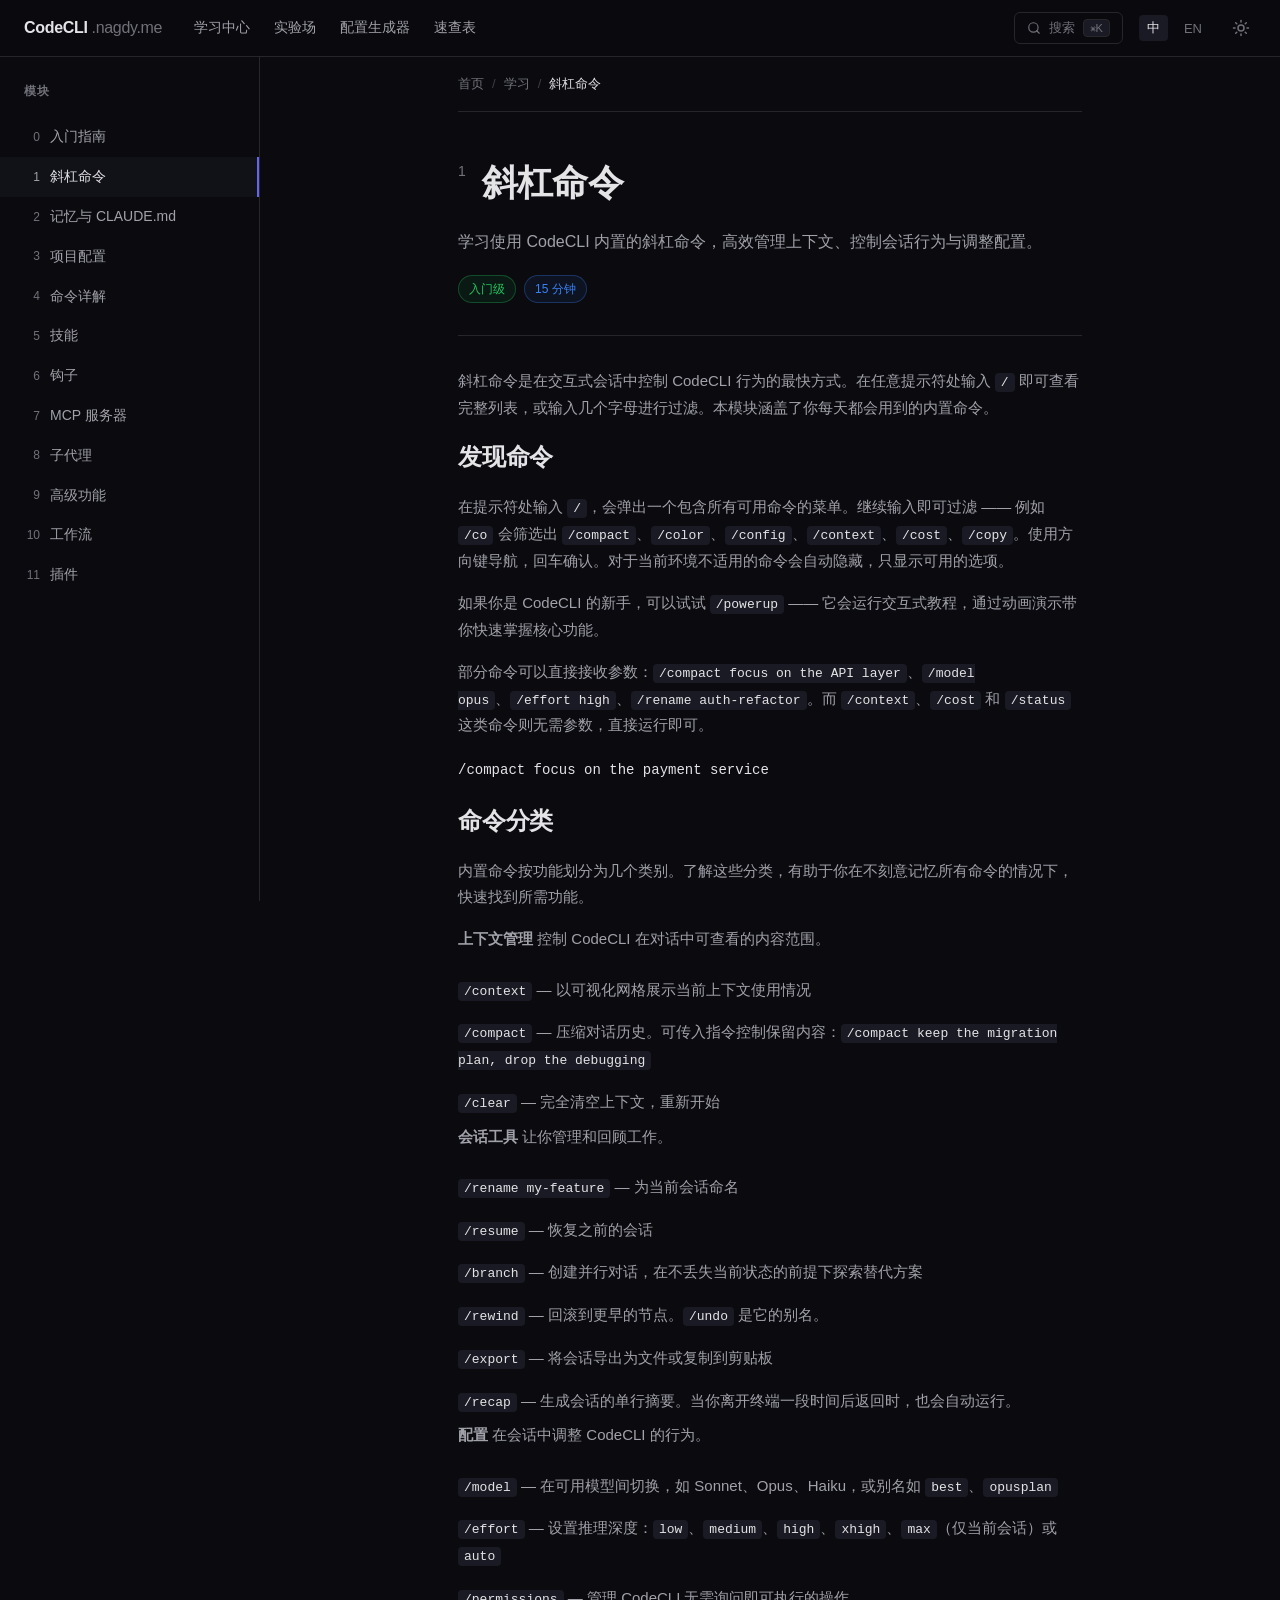
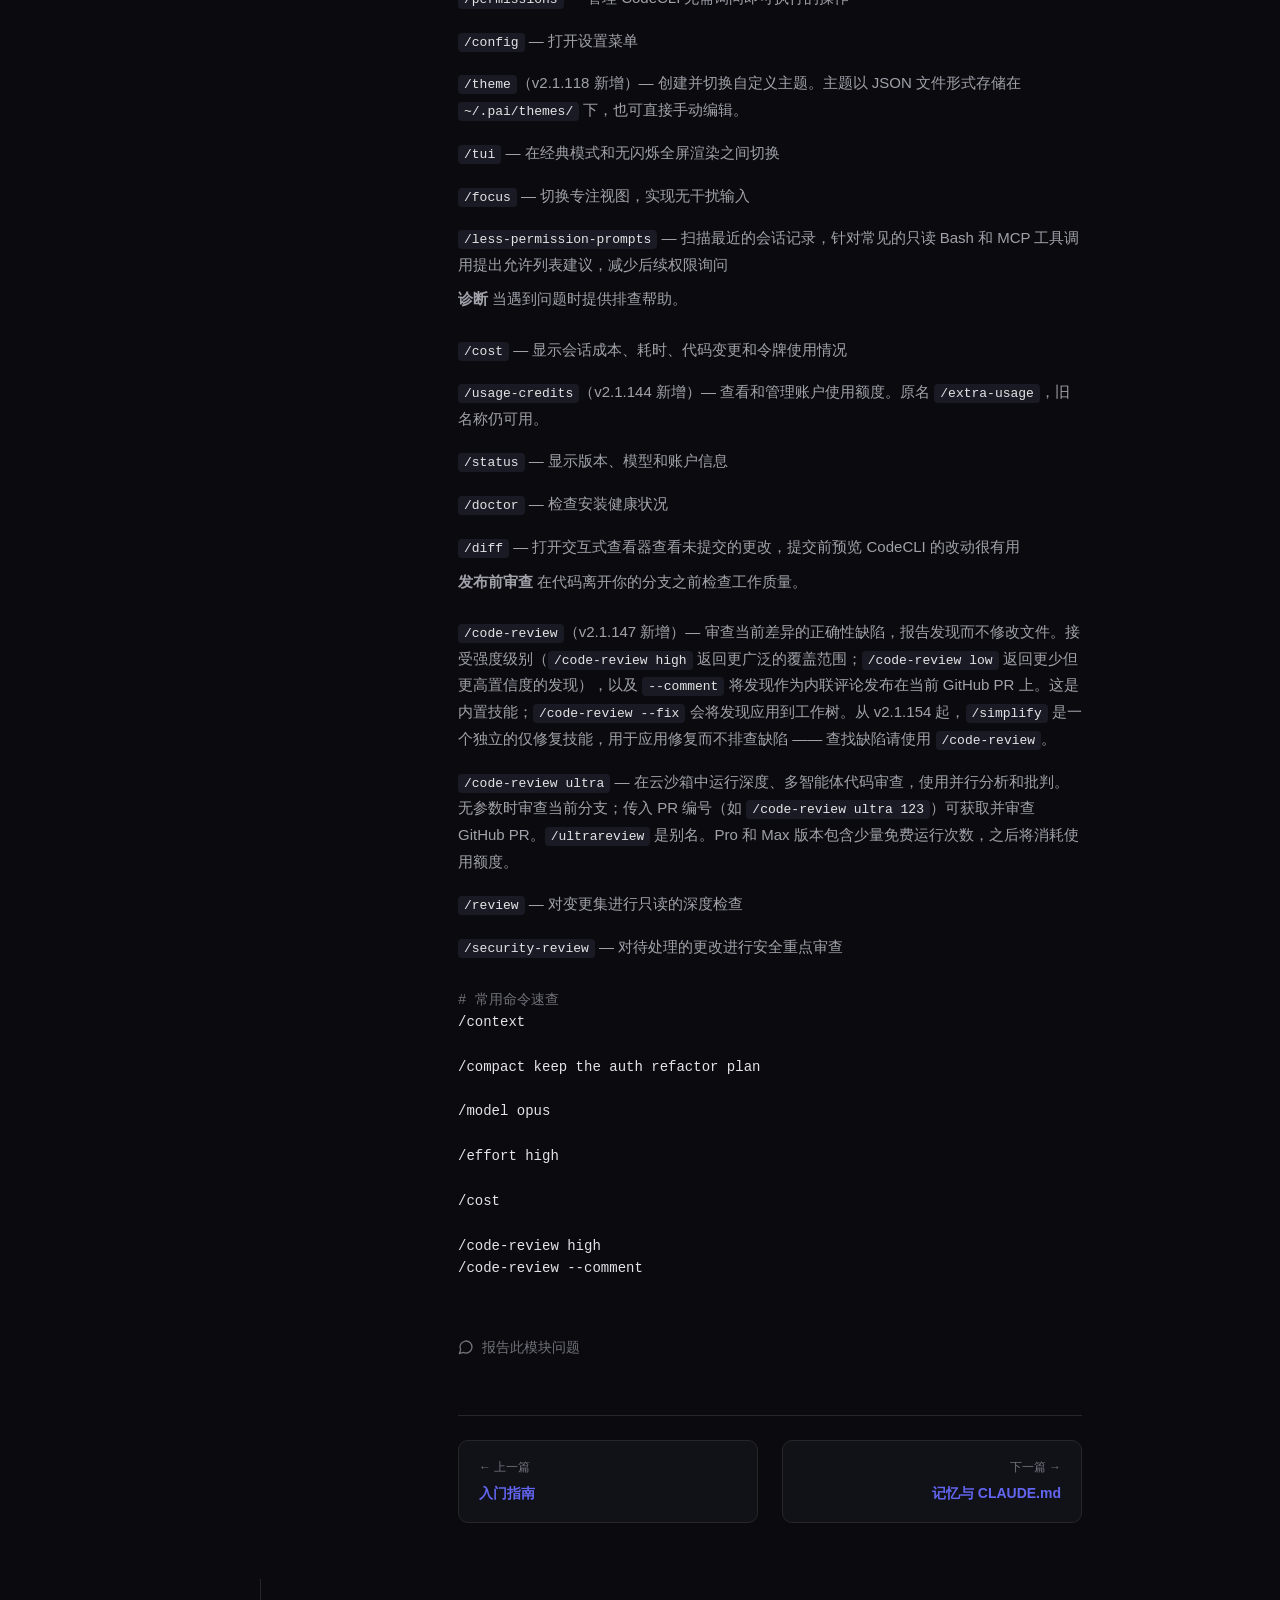
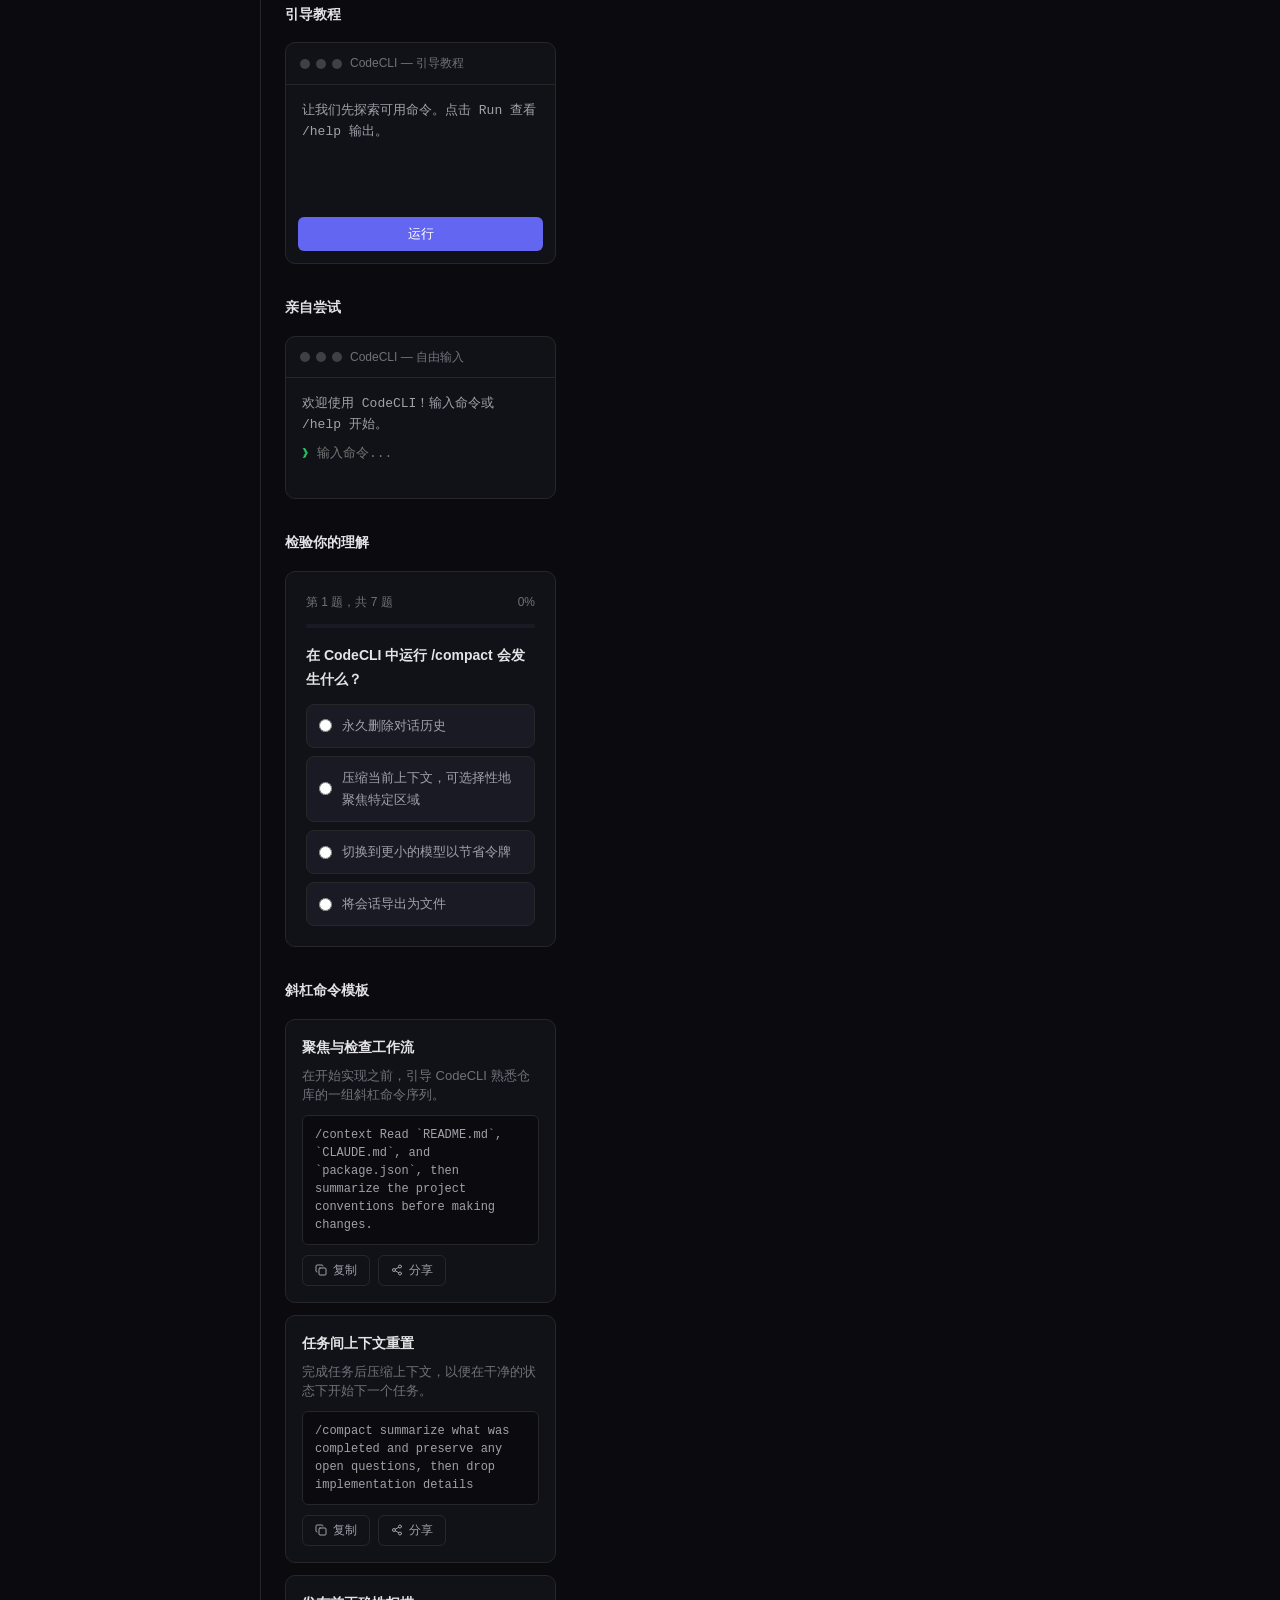
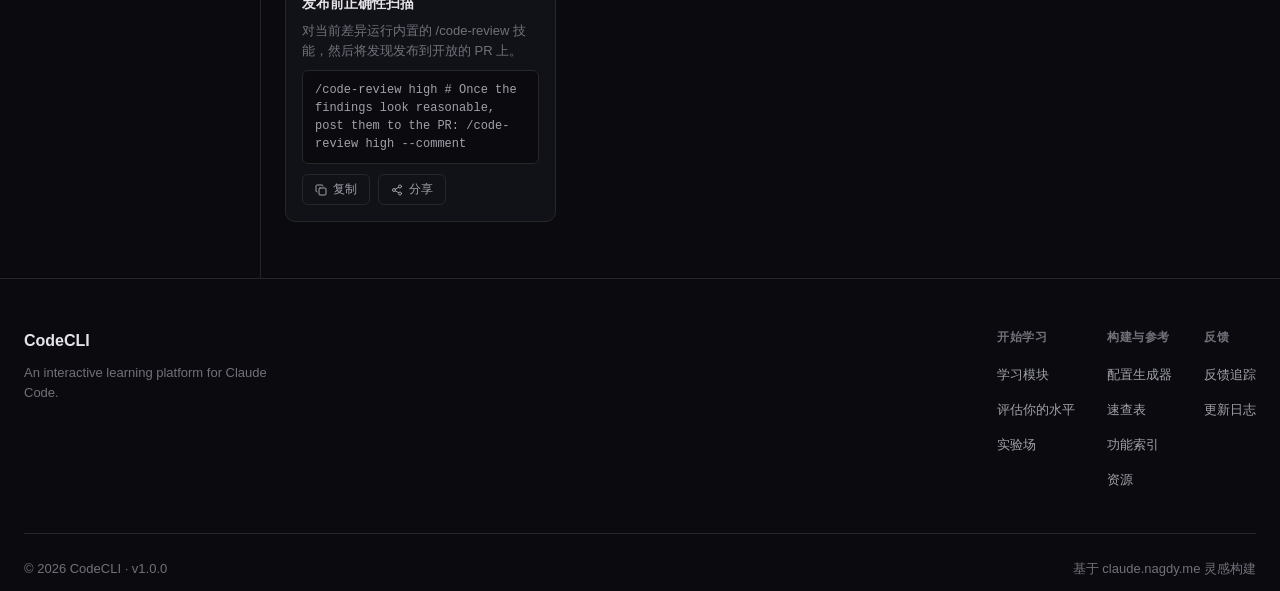
==== demo-step/index.html @ 113c1c5d "CodeCLI initial commit: Java Agent CLI with ReAct/Plan Multi-Agent modes, MCP tools, Chrome DevTools" ====
<!DOCTYPE html>
<html lang="zh-CN">
<head>
  <meta charset="UTF-8">
  <meta name="viewport" content="width=device-width, initial-scale=1.0">
  <title>斜杠命令 — CodeCLI 学习中心</title>
  <style>
    :root {
      --bg-primary: #0a0a0f;
      --bg-secondary: #111118;
      --bg-tertiary: #1a1a24;
      --text-primary: #e4e4e7;
      --text-secondary: #a1a1aa;
      --text-muted: #71717a;
      --accent: #6366f1;
      --accent-hover: #818cf8;
      --border: #27272a;
      --border-hover: #3f3f46;
      --code-bg: #0d0d14;
      --success: #22c55e;
      --warning: #f59e0b;
      --info: #3b82f6;
    }

    * {
      margin: 0;
      padding: 0;
      box-sizing: border-box;
    }

    body {
      font-family: -apple-system, BlinkMacSystemFont, "Segoe UI", Roboto, "Helvetica Neue", Arial, sans-serif;
      background-color: var(--bg-primary);
      color: var(--text-primary);
      line-height: 1.7;
      -webkit-font-smoothing: antialiased;
      min-height: 100vh;
      display: flex;
      flex-direction: column;
    }

    a {
      color: var(--accent);
      text-decoration: none;
      transition: color 0.2s;
    }

    a:hover {
      color: var(--accent-hover);
    }

    /* Header */
    .site-header {
      border-bottom: 1px solid var(--border);
      background: rgba(10, 10, 15, 0.9);
      backdrop-filter: blur(12px);
      position: sticky;
      top: 0;
      z-index: 50;
    }

    .header-inner {
      max-width: 1440px;
      margin: 0 auto;
      padding: 0 24px;
      height: 56px;
      display: flex;
      align-items: center;
      justify-content: space-between;
    }

    .header-left {
      display: flex;
      align-items: center;
      gap: 32px;
    }

    .logo {
      font-weight: 700;
      font-size: 16px;
      color: var(--text-primary);
      display: flex;
      align-items: center;
      gap: 4px;
      letter-spacing: -0.02em;
    }

    .logo span {
      color: var(--text-muted);
      font-weight: 400;
    }

    .nav-links {
      display: flex;
      gap: 24px;
      align-items: center;
    }

    .nav-links a {
      color: var(--text-secondary);
      font-size: 14px;
      font-weight: 500;
    }

    .nav-links a:hover {
      color: var(--text-primary);
    }

    .header-right {
      display: flex;
      align-items: center;
      gap: 16px;
    }

    .search-btn {
      display: flex;
      align-items: center;
      gap: 8px;
      padding: 6px 12px;
      border: 1px solid var(--border);
      border-radius: 6px;
      background: transparent;
      color: var(--text-muted);
      font-size: 13px;
      cursor: pointer;
      transition: border-color 0.2s;
    }

    .search-btn:hover {
      border-color: var(--border-hover);
      color: var(--text-secondary);
    }

    .search-btn kbd {
      font-family: inherit;
      font-size: 11px;
      padding: 2px 6px;
      border-radius: 4px;
      background: var(--bg-tertiary);
      border: 1px solid var(--border);
    }

    .lang-toggle {
      display: flex;
      align-items: center;
      gap: 8px;
      font-size: 13px;
      color: var(--text-muted);
    }

    .lang-toggle button {
      background: none;
      border: none;
      color: var(--text-muted);
      cursor: pointer;
      font-size: 13px;
      padding: 4px 8px;
      border-radius: 4px;
      transition: color 0.2s;
    }

    .lang-toggle button:hover {
      color: var(--text-secondary);
    }

    .lang-toggle button.active {
      color: var(--text-primary);
      background: var(--bg-tertiary);
    }

    .theme-toggle {
      background: none;
      border: none;
      color: var(--text-muted);
      cursor: pointer;
      padding: 6px;
      border-radius: 6px;
      display: flex;
      align-items: center;
      justify-content: center;
      transition: color 0.2s, background 0.2s;
    }

    .theme-toggle:hover {
      color: var(--text-secondary);
      background: var(--bg-tertiary);
    }

    /* Layout */
    .layout {
      display: flex;
      flex: 1;
      max-width: 1440px;
      margin: 0 auto;
      width: 100%;
    }

    /* Sidebar */
    .sidebar {
      width: 260px;
      border-right: 1px solid var(--border);
      padding: 24px 0;
      position: sticky;
      top: 56px;
      height: calc(100vh - 56px);
      overflow-y: auto;
      flex-shrink: 0;
    }

    .sidebar-header {
      padding: 0 24px 16px;
      display: flex;
      align-items: center;
      justify-content: space-between;
    }

    .sidebar-title {
      font-size: 12px;
      font-weight: 600;
      text-transform: uppercase;
      letter-spacing: 0.05em;
      color: var(--text-muted);
    }

    .sidebar-toggle {
      display: none;
      background: none;
      border: none;
      color: var(--text-muted);
      cursor: pointer;
      padding: 4px;
    }

    .module-list {
      list-style: none;
    }

    .module-list li {
      margin: 0;
    }

    .module-list a {
      display: flex;
      align-items: center;
      gap: 10px;
      padding: 8px 24px;
      color: var(--text-secondary);
      font-size: 14px;
      transition: background 0.15s, color 0.15s;
    }

    .module-list a:hover {
      background: var(--bg-secondary);
      color: var(--text-primary);
    }

    .module-list a.active {
      color: var(--text-primary);
      background: var(--bg-secondary);
      border-right: 2px solid var(--accent);
    }

    .module-num {
      font-size: 12px;
      color: var(--text-muted);
      width: 16px;
      text-align: right;
      flex-shrink: 0;
    }

    .module-list a.active .module-num {
      color: var(--text-secondary);
    }

    /* Main */
    .main {
      flex: 1;
      min-width: 0;
      display: flex;
      flex-direction: column;
    }

    .main-content {
      flex: 1;
      display: flex;
      flex-direction: column;
    }

    .content-wrapper {
      flex: 1;
      padding: 0 48px;
      max-width: 720px;
      margin: 0 auto;
      width: 100%;
    }

    /* Breadcrumb */
    .breadcrumb {
      padding: 16px 0;
      font-size: 13px;
      color: var(--text-muted);
      border-bottom: 1px solid var(--border);
      display: flex;
      align-items: center;
      gap: 8px;
    }

    .breadcrumb a {
      color: var(--text-muted);
    }

    .breadcrumb a:hover {
      color: var(--accent);
    }

    .breadcrumb .sep {
      color: var(--text-muted);
      opacity: 0.5;
    }

    .breadcrumb .current {
      color: var(--text-primary);
    }

    /* Hero */
    .hero {
      padding: 40px 0 32px;
      border-bottom: 1px solid var(--border);
    }

    .hero-header {
      display: flex;
      align-items: flex-start;
      gap: 16px;
      margin-bottom: 16px;
    }

    .hero-num {
      font-size: 14px;
      color: var(--text-muted);
      font-weight: 500;
      margin-top: 8px;
    }

    .hero h1 {
      font-size: 36px;
      font-weight: 700;
      letter-spacing: -0.02em;
      color: var(--text-primary);
    }

    .hero-description {
      font-size: 16px;
      color: var(--text-secondary);
      line-height: 1.6;
      margin-bottom: 20px;
    }

    .meta-tags {
      display: flex;
      gap: 8px;
      flex-wrap: wrap;
    }

    .tag {
      display: inline-flex;
      align-items: center;
      padding: 3px 10px;
      border-radius: 9999px;
      font-size: 12px;
      font-weight: 500;
      border: 1px solid var(--border);
      background: var(--bg-secondary);
      color: var(--text-secondary);
    }

    .tag.beginner {
      border-color: rgba(34, 197, 94, 0.3);
      color: var(--success);
      background: rgba(34, 197, 94, 0.08);
    }

    .tag.time {
      border-color: rgba(59, 130, 246, 0.3);
      color: var(--info);
      background: rgba(59, 130, 246, 0.08);
    }

    /* Content */
    .content {
      padding: 32px 0;
      flex: 1;
    }

    .section {
      margin-bottom: 40px;
    }

    .section h2 {
      font-size: 24px;
      font-weight: 600;
      margin-bottom: 16px;
      letter-spacing: -0.01em;
      color: var(--text-primary);
    }

    .section p {
      color: var(--text-secondary);
      margin-bottom: 16px;
      font-size: 15px;
      line-height: 1.75;
    }

    .section ul {
      list-style: none;
      padding: 0;
    }

    .section ul li {
      padding: 8px 0;
      color: var(--text-secondary);
      font-size: 15px;
      line-height: 1.75;
    }

    .section ul li strong {
      color: var(--text-primary);
      font-weight: 600;
    }

    .section code {
      font-family: "SF Mono", "Fira Code", "Fira Mono", Menlo, Consolas, monospace;
      font-size: 13px;
      background: var(--bg-tertiary);
      padding: 2px 6px;
      border-radius: 4px;
      color: var(--text-primary);
    }

    /* Code block (standalone) */
    .code-block {
      margin: 20px 0;
    }

    .code-block pre {
      font-family: "SF Mono", "Fira Code", "Fira Mono", Menlo, Consolas, monospace;
      font-size: 14px;
      line-height: 1.6;
      color: #e4e4e7;
      white-space: pre-wrap;
      word-break: break-word;
    }

    /* Inline command list */
    .command-list {
      margin: 16px 0;
    }

    .command-item {
      padding: 8px 0;
      display: flex;
      gap: 8px;
      align-items: baseline;
      flex-wrap: wrap;
    }

    .command-item code {
      font-family: "SF Mono", "Fira Code", monospace;
      font-size: 14px;
      color: var(--accent-hover);
      background: none;
      padding: 0;
    }

    .command-item .desc {
      color: var(--text-secondary);
      font-size: 15px;
    }

    /* Module nav */
    .module-nav {
      border-top: 1px solid var(--border);
      padding: 24px 0;
      display: flex;
      justify-content: space-between;
      gap: 24px;
      margin-top: 40px;
    }

    .nav-card {
      flex: 1;
      padding: 16px 20px;
      background: var(--bg-secondary);
      border: 1px solid var(--border);
      border-radius: 10px;
      transition: border-color 0.2s, transform 0.2s;
      text-decoration: none;
      display: block;
    }

    .nav-card:hover {
      border-color: var(--border-hover);
      transform: translateY(-2px);
    }

    .nav-label {
      font-size: 12px;
      color: var(--text-muted);
      margin-bottom: 4px;
    }

    .nav-title {
      font-size: 14px;
      font-weight: 600;
      color: var(--accent);
    }

    .nav-card.next {
      text-align: right;
    }

    .feedback-link {
      display: inline-flex;
      align-items: center;
      gap: 8px;
      padding: 16px 0;
      font-size: 14px;
      color: var(--text-muted);
    }

    .feedback-link:hover {
      color: var(--text-secondary);
    }

    /* Right sidebar */
    .right-sidebar {
      width: 320px;
      border-left: 1px solid var(--border);
      padding: 24px;
      overflow-y: auto;
      flex-shrink: 0;
    }

    .widget {
      margin-bottom: 32px;
    }

    .widget h3 {
      font-size: 14px;
      font-weight: 600;
      margin-bottom: 16px;
      color: var(--text-primary);
    }

    .terminal {
      background: var(--bg-secondary);
      border: 1px solid var(--border);
      border-radius: 10px;
      overflow: hidden;
    }

    .terminal-header {
      padding: 10px 14px;
      border-bottom: 1px solid var(--border);
      font-size: 12px;
      color: var(--text-muted);
      display: flex;
      align-items: center;
      gap: 8px;
    }

    .terminal-dots {
      display: flex;
      gap: 6px;
    }

    .terminal-dot {
      width: 10px;
      height: 10px;
      border-radius: 50%;
      background: var(--border-hover);
    }

    .terminal-body {
      padding: 16px;
      font-family: "SF Mono", "Fira Code", monospace;
      font-size: 13px;
      line-height: 1.6;
      color: var(--text-secondary);
      min-height: 120px;
    }

    .terminal-input-line {
      display: flex;
      align-items: center;
      gap: 8px;
      margin-top: 8px;
    }

    .terminal-prompt {
      color: var(--success);
    }

    .terminal-input {
      flex: 1;
      background: transparent;
      border: none;
      color: var(--text-primary);
      font-family: inherit;
      font-size: inherit;
      outline: none;
    }

    .run-btn {
      margin-top: 12px;
      width: 100%;
      padding: 8px 16px;
      background: var(--accent);
      color: white;
      border: none;
      border-radius: 6px;
      font-size: 13px;
      font-weight: 500;
      cursor: pointer;
      transition: background 0.2s;
    }

    .run-btn:hover {
      background: var(--accent-hover);
    }

    .quiz-widget {
      background: var(--bg-secondary);
      border: 1px solid var(--border);
      border-radius: 10px;
      padding: 20px;
    }

    .quiz-header {
      display: flex;
      justify-content: space-between;
      align-items: center;
      margin-bottom: 12px;
    }

    .quiz-progress-text {
      font-size: 12px;
      color: var(--text-muted);
    }

    .quiz-progress-bar {
      width: 100%;
      height: 4px;
      background: var(--bg-tertiary);
      border-radius: 2px;
      margin-bottom: 16px;
      overflow: hidden;
    }

    .quiz-progress-fill {
      height: 100%;
      background: var(--accent);
      border-radius: 2px;
      transition: width 0.3s;
    }

    .quiz-question {
      font-size: 14px;
      font-weight: 600;
      margin-bottom: 12px;
      color: var(--text-primary);
    }

    .quiz-options {
      display: flex;
      flex-direction: column;
      gap: 8px;
    }

    .quiz-option {
      display: flex;
      align-items: center;
      gap: 10px;
      padding: 10px 12px;
      background: var(--bg-tertiary);
      border: 1px solid var(--border);
      border-radius: 8px;
      cursor: pointer;
      font-size: 13px;
      color: var(--text-secondary);
      transition: border-color 0.2s, color 0.2s;
    }

    .quiz-option:hover {
      border-color: var(--border-hover);
      color: var(--text-primary);
    }

    .quiz-option input[type="radio"] {
      accent-color: var(--accent);
    }

    .template-card {
      background: var(--bg-secondary);
      border: 1px solid var(--border);
      border-radius: 10px;
      padding: 16px;
      margin-bottom: 12px;
    }

    .template-title {
      font-size: 14px;
      font-weight: 600;
      margin-bottom: 6px;
      color: var(--text-primary);
    }

    .template-desc {
      font-size: 13px;
      color: var(--text-muted);
      margin-bottom: 10px;
      line-height: 1.5;
    }

    .template-code {
      background: var(--bg-primary);
      border: 1px solid var(--border);
      border-radius: 6px;
      padding: 10px 12px;
      font-family: "SF Mono", "Fira Code", monospace;
      font-size: 12px;
      line-height: 1.5;
      color: var(--text-secondary);
      margin-bottom: 10px;
      position: relative;
    }

    .template-actions {
      display: flex;
      gap: 8px;
    }

    .template-btn {
      display: flex;
      align-items: center;
      gap: 6px;
      padding: 6px 12px;
      background: transparent;
      border: 1px solid var(--border);
      border-radius: 6px;
      color: var(--text-secondary);
      font-size: 12px;
      cursor: pointer;
      transition: border-color 0.2s, color 0.2s;
    }

    .template-btn:hover {
      border-color: var(--border-hover);
      color: var(--text-primary);
    }

    /* Footer */
    .site-footer {
      border-top: 1px solid var(--border);
      padding: 48px 24px 32px;
      margin-top: auto;
    }

    .footer-inner {
      max-width: 1440px;
      margin: 0 auto;
      display: flex;
      justify-content: space-between;
      gap: 48px;
    }

    .footer-brand {
      max-width: 280px;
    }

    .footer-logo {
      font-size: 16px;
      font-weight: 700;
      margin-bottom: 8px;
      color: var(--text-primary);
    }

    .footer-desc {
      font-size: 13px;
      color: var(--text-muted);
      line-height: 1.6;
      margin-bottom: 16px;
    }

    .footer-links {
      display: flex;
      gap: 32px;
    }

    .footer-col h4 {
      font-size: 12px;
      font-weight: 600;
      text-transform: uppercase;
      letter-spacing: 0.05em;
      color: var(--text-muted);
      margin-bottom: 12px;
    }

    .footer-col ul {
      list-style: none;
    }

    .footer-col li {
      margin-bottom: 8px;
    }

    .footer-col a {
      font-size: 13px;
      color: var(--text-secondary);
    }

    .footer-col a:hover {
      color: var(--text-primary);
    }

    .footer-bottom {
      max-width: 1440px;
      margin: 32px auto 0;
      padding-top: 24px;
      border-top: 1px solid var(--border);
      display: flex;
      justify-content: space-between;
      align-items: center;
      font-size: 13px;
      color: var(--text-muted);
    }

    /* Responsive */
    @media (max-width: 1100px) {
      .right-sidebar {
        display: none;
      }
    }

    @media (max-width: 860px) {
      .sidebar {
        display: none;
      }

      .content-wrapper {
        padding: 0 24px;
      }

      .header-left .nav-links {
        display: none;
      }
    }
  </style>
</head>
<body>

  <!-- Header -->
  <header class="site-header">
    <div class="header-inner">
      <div class="header-left">
        <a href="#" class="logo">CodeCLI <span>.nagdy.me</span></a>
        <nav class="nav-links">
          <a href="#">学习中心</a>
          <a href="#">实验场</a>
          <a href="#">配置生成器</a>
          <a href="#">速查表</a>
        </nav>
      </div>
      <div class="header-right">
        <button class="search-btn" onclick="alert('搜索功能即将上线')">
          <svg width="14" height="14" viewBox="0 0 24 24" fill="none" stroke="currentColor" stroke-width="2" stroke-linecap="round" stroke-linejoin="round"><circle cx="11" cy="11" r="8"></circle><path d="m21 21-4.3-4.3"></path></svg>
          搜索
          <kbd>⌘K</kbd>
        </button>
        <div class="lang-toggle">
          <button class="active">中</button>
          <button>EN</button>
        </div>
        <button class="theme-toggle" onclick="toggleTheme()" title="切换深色模式">
          <svg width="18" height="18" viewBox="0 0 24 24" fill="none" stroke="currentColor" stroke-width="2" stroke-linecap="round" stroke-linejoin="round"><circle cx="12" cy="12" r="4"></circle><path d="M12 2v2"></path><path d="M12 20v2"></path><path d="m4.93 4.93 1.41 1.41"></path><path d="m17.66 17.66 1.41 1.41"></path><path d="M2 12h2"></path><path d="M20 12h2"></path><path d="m4.93 19.07 1.41-1.41"></path><path d="m17.66 6.34 1.41-1.41"></path></svg>
        </button>
      </div>
    </div>
  </header>

  <div class="layout">
    <!-- Left Sidebar -->
    <aside class="sidebar">
      <div class="sidebar-header">
        <span class="sidebar-title">模块</span>
        <button class="sidebar-toggle">
          <svg width="18" height="18" viewBox="0 0 24 24" fill="none" stroke="currentColor" stroke-width="2" stroke-linecap="round" stroke-linejoin="round"><path d="M19 12H5"></path><path d="M12 19l-7-7 7-7"></path></svg>
        </button>
      </div>
      <ul class="module-list">
        <li><a href="#"><span class="module-num">0</span> 入门指南</a></li>
        <li><a href="#" class="active"><span class="module-num">1</span> 斜杠命令</a></li>
        <li><a href="#"><span class="module-num">2</span> 记忆与 CLAUDE.md</a></li>
        <li><a href="#"><span class="module-num">3</span> 项目配置</a></li>
        <li><a href="#"><span class="module-num">4</span> 命令详解</a></li>
        <li><a href="#"><span class="module-num">5</span> 技能</a></li>
        <li><a href="#"><span class="module-num">6</span> 钩子</a></li>
        <li><a href="#"><span class="module-num">7</span> MCP 服务器</a></li>
        <li><a href="#"><span class="module-num">8</span> 子代理</a></li>
        <li><a href="#"><span class="module-num">9</span> 高级功能</a></li>
        <li><a href="#"><span class="module-num">10</span> 工作流</a></li>
        <li><a href="#"><span class="module-num">11</span> 插件</a></li>
      </ul>
    </aside>

    <!-- Main Content -->
    <main class="main">
      <div class="main-content">
        <div class="content-wrapper">
          <!-- Breadcrumb -->
          <nav class="breadcrumb">
            <a href="#">首页</a>
            <span class="sep">/</span>
            <a href="#">学习</a>
            <span class="sep">/</span>
            <span class="current">斜杠命令</span>
          </nav>

          <!-- Hero -->
          <section class="hero">
            <div class="hero-header">
              <span class="hero-num">1</span>
              <h1>斜杠命令</h1>
            </div>
            <p class="hero-description">
              学习使用 CodeCLI 内置的斜杠命令，高效管理上下文、控制会话行为与调整配置。
            </p>
            <div class="meta-tags">
              <span class="tag beginner">入门级</span>
              <span class="tag time">15 分钟</span>
            </div>
          </section>

          <!-- Content -->
          <div class="content">
            <div class="section">
              <p>
                斜杠命令是在交互式会话中控制 CodeCLI 行为的最快方式。在任意提示符处输入 <code>/</code> 即可查看完整列表，或输入几个字母进行过滤。本模块涵盖了你每天都会用到的内置命令。
              </p>

              <h2>发现命令</h2>
              <p>
                在提示符处输入 <code>/</code>，会弹出一个包含所有可用命令的菜单。继续输入即可过滤 —— 例如 <code>/co</code> 会筛选出 <code>/compact</code>、<code>/color</code>、<code>/config</code>、<code>/context</code>、<code>/cost</code>、<code>/copy</code>。使用方向键导航，回车确认。对于当前环境不适用的命令会自动隐藏，只显示可用的选项。
              </p>
              <p>
                如果你是 CodeCLI 的新手，可以试试 <code>/powerup</code> —— 它会运行交互式教程，通过动画演示带你快速掌握核心功能。
              </p>
              <p>
                部分命令可以直接接收参数：<code>/compact focus on the API layer</code>、<code>/model opus</code>、<code>/effort high</code>、<code>/rename auth-refactor</code>。而 <code>/context</code>、<code>/cost</code> 和 <code>/status</code> 这类命令则无需参数，直接运行即可。
              </p>

              <div class="code-block">
                <pre>/compact focus on the payment service</pre>
              </div>

              <h2>命令分类</h2>
              <p>
                内置命令按功能划分为几个类别。了解这些分类，有助于你在不刻意记忆所有命令的情况下，快速找到所需功能。
              </p>

              <p><strong>上下文管理</strong> 控制 CodeCLI 在对话中可查看的内容范围。</p>
              <ul>
                <li><code>/context</code> — 以可视化网格展示当前上下文使用情况</li>
                <li><code>/compact</code> — 压缩对话历史。可传入指令控制保留内容：<code>/compact keep the migration plan, drop the debugging</code></li>
                <li><code>/clear</code> — 完全清空上下文，重新开始</li>
              </ul>

              <p><strong>会话工具</strong> 让你管理和回顾工作。</p>
              <ul>
                <li><code>/rename my-feature</code> — 为当前会话命名</li>
                <li><code>/resume</code> — 恢复之前的会话</li>
                <li><code>/branch</code> — 创建并行对话，在不丢失当前状态的前提下探索替代方案</li>
                <li><code>/rewind</code> — 回滚到更早的节点。<code>/undo</code> 是它的别名。</li>
                <li><code>/export</code> — 将会话导出为文件或复制到剪贴板</li>
                <li><code>/recap</code> — 生成会话的单行摘要。当你离开终端一段时间后返回时，也会自动运行。</li>
              </ul>

              <p><strong>配置</strong> 在会话中调整 CodeCLI 的行为。</p>
              <ul>
                <li><code>/model</code> — 在可用模型间切换，如 Sonnet、Opus、Haiku，或别名如 <code>best</code>、<code>opusplan</code></li>
                <li><code>/effort</code> — 设置推理深度：<code>low</code>、<code>medium</code>、<code>high</code>、<code>xhigh</code>、<code>max</code>（仅当前会话）或 <code>auto</code></li>
                <li><code>/permissions</code> — 管理 CodeCLI 无需询问即可执行的操作</li>
                <li><code>/config</code> — 打开设置菜单</li>
                <li><code>/theme</code>（v2.1.118 新增）— 创建并切换自定义主题。主题以 JSON 文件形式存储在 <code>~/.pai/themes/</code> 下，也可直接手动编辑。</li>
                <li><code>/tui</code> — 在经典模式和无闪烁全屏渲染之间切换</li>
                <li><code>/focus</code> — 切换专注视图，实现无干扰输入</li>
                <li><code>/less-permission-prompts</code> — 扫描最近的会话记录，针对常见的只读 Bash 和 MCP 工具调用提出允许列表建议，减少后续权限询问</li>
              </ul>

              <p><strong>诊断</strong> 当遇到问题时提供排查帮助。</p>
              <ul>
                <li><code>/cost</code> — 显示会话成本、耗时、代码变更和令牌使用情况</li>
                <li><code>/usage-credits</code>（v2.1.144 新增）— 查看和管理账户使用额度。原名 <code>/extra-usage</code>，旧名称仍可用。</li>
                <li><code>/status</code> — 显示版本、模型和账户信息</li>
                <li><code>/doctor</code> — 检查安装健康状况</li>
                <li><code>/diff</code> — 打开交互式查看器查看未提交的更改，提交前预览 CodeCLI 的改动很有用</li>
              </ul>

              <p><strong>发布前审查</strong> 在代码离开你的分支之前检查工作质量。</p>
              <ul>
                <li>
                  <code>/code-review</code>（v2.1.147 新增）— 审查当前差异的正确性缺陷，报告发现而不修改文件。接受强度级别（<code>/code-review high</code> 返回更广泛的覆盖范围；<code>/code-review low</code> 返回更少但更高置信度的发现），以及 <code>--comment</code> 将发现作为内联评论发布在当前 GitHub PR 上。这是内置技能；<code>/code-review --fix</code> 会将发现应用到工作树。从 v2.1.154 起，<code>/simplify</code> 是一个独立的仅修复技能，用于应用修复而不排查缺陷 —— 查找缺陷请使用 <code>/code-review</code>。
                </li>
                <li>
                  <code>/code-review ultra</code> — 在云沙箱中运行深度、多智能体代码审查，使用并行分析和批判。无参数时审查当前分支；传入 PR 编号（如 <code>/code-review ultra 123</code>）可获取并审查 GitHub PR。<code>/ultrareview</code> 是别名。Pro 和 Max 版本包含少量免费运行次数，之后将消耗使用额度。
                </li>
                <li><code>/review</code> — 对变更集进行只读的深度检查</li>
                <li><code>/security-review</code> — 对待处理的更改进行安全重点审查</li>
              </ul>

              <div class="code-block">
                <pre><span style="color: var(--text-muted);"># 常用命令速查</span>
/context

/compact keep the auth refactor plan

/model opus

/effort high

/cost

/code-review high
/code-review --comment</pre>
              </div>
            </div>

            <!-- Feedback & Module Nav -->
            <a href="#" class="feedback-link">
              <svg width="16" height="16" viewBox="0 0 24 24" fill="none" stroke="currentColor" stroke-width="2" stroke-linecap="round" stroke-linejoin="round"><path d="M7.9 20A9 9 0 1 0 4 16.1L2 22Z"></path></svg>
              报告此模块问题
            </a>

            <nav class="module-nav">
              <a href="#" class="nav-card">
                <div class="nav-label">← 上一篇</div>
                <div class="nav-title">入门指南</div>
              </a>
              <a href="#" class="nav-card next">
                <div class="nav-label">下一篇 →</div>
                <div class="nav-title">记忆与 CLAUDE.md</div>
              </a>
            </nav>
          </div>
        </div>
      </div>

      <!-- Right Sidebar -->
      <aside class="right-sidebar">
        <!-- Guided Tutorial -->
        <div class="widget">
          <h3>引导教程</h3>
          <div class="terminal">
            <div class="terminal-header">
              <div class="terminal-dots">
                <div class="terminal-dot"></div>
                <div class="terminal-dot"></div>
                <div class="terminal-dot"></div>
              </div>
              <span>CodeCLI — 引导教程</span>
            </div>
            <div class="terminal-body" id="guidedOutput">
              <div>让我们先探索可用命令。点击 Run 查看 /help 输出。</div>
            </div>
            <button class="run-btn" id="guidedRunBtn" style="margin: 12px; width: calc(100% - 24px);">运行</button>
          </div>
        </div>

        <!-- Try It Yourself -->
        <div class="widget">
          <h3>亲自尝试</h3>
          <div class="terminal">
            <div class="terminal-header">
              <div class="terminal-dots">
                <div class="terminal-dot"></div>
                <div class="terminal-dot"></div>
                <div class="terminal-dot"></div>
              </div>
              <span>CodeCLI — 自由输入</span>
            </div>
            <div class="terminal-body">
              <div>欢迎使用 CodeCLI！输入命令或 /help 开始。</div>
              <div class="terminal-input-line">
                <span class="terminal-prompt">❯</span>
                <input type="text" class="terminal-input" id="freeInput" placeholder="输入命令..." autocomplete="off">
              </div>
            </div>
          </div>
        </div>

        <!-- Check Your Understanding -->
        <div class="widget">
          <h3>检验你的理解</h3>
          <div class="quiz-widget">
            <div class="quiz-header">
              <span class="quiz-progress-text">第 1 题，共 7 题</span>
              <span class="quiz-progress-text" id="quizPercent">0%</span>
            </div>
            <div class="quiz-progress-bar">
              <div class="quiz-progress-fill" id="quizFill" style="width: 0%"></div>
            </div>
            <div class="quiz-question" id="quizQuestion">在 CodeCLI 中运行 /compact 会发生什么？</div>
            <div class="quiz-options" id="quizOptions">
              <label class="quiz-option">
                <input type="radio" name="quiz" value="0">
                <span>永久删除对话历史</span>
              </label>
              <label class="quiz-option">
                <input type="radio" name="quiz" value="1">
                <span>压缩当前上下文，可选择性地聚焦特定区域</span>
              </label>
              <label class="quiz-option">
                <input type="radio" name="quiz" value="2">
                <span>切换到更小的模型以节省令牌</span>
              </label>
              <label class="quiz-option">
                <input type="radio" name="quiz" value="3">
                <span>将会话导出为文件</span>
              </label>
            </div>
          </div>
        </div>

        <!-- Templates -->
        <div class="widget">
          <h3>斜杠命令模板</h3>

          <div class="template-card">
            <div class="template-title">聚焦与检查工作流</div>
            <div class="template-desc">在开始实现之前，引导 CodeCLI 熟悉仓库的一组斜杠命令序列。</div>
            <div class="template-code">/context
Read `README.md`, `CLAUDE.md`, and `package.json`, then summarize the project conventions before making changes.</div>
            <div class="template-actions">
              <button class="template-btn" onclick="copyTemplate(this)">
                <svg width="12" height="12" viewBox="0 0 24 24" fill="none" stroke="currentColor" stroke-width="2" stroke-linecap="round" stroke-linejoin="round"><rect width="14" height="14" x="8" y="8" rx="2" ry="2"></rect><path d="M4 16c-1.1 0-2-.9-2-2V4c0-1.1.9-2 2-2h10c1.1 0 2 .9 2 2"></path></svg>
                复制
              </button>
              <button class="template-btn">
                <svg width="12" height="12" viewBox="0 0 24 24" fill="none" stroke="currentColor" stroke-width="2" stroke-linecap="round" stroke-linejoin="round"><circle cx="18" cy="5" r="3"></circle><circle cx="6" cy="12" r="3"></circle><circle cx="18" cy="19" r="3"></circle><line x1="8.59" x2="15.42" y1="13.51" y2="17.49"></line><line x1="15.41" x2="8.59" y1="6.51" y2="10.49"></line></svg>
                分享
              </button>
            </div>
          </div>

          <div class="template-card">
            <div class="template-title">任务间上下文重置</div>
            <div class="template-desc">完成任务后压缩上下文，以便在干净的状态下开始下一个任务。</div>
            <div class="template-code">/compact summarize what was completed and preserve any open questions, then drop implementation details</div>
            <div class="template-actions">
              <button class="template-btn" onclick="copyTemplate(this)">
                <svg width="12" height="12" viewBox="0 0 24 24" fill="none" stroke="currentColor" stroke-width="2" stroke-linecap="round" stroke-linejoin="round"><rect width="14" height="14" x="8" y="8" rx="2" ry="2"></rect><path d="M4 16c-1.1 0-2-.9-2-2V4c0-1.1.9-2 2-2h10c1.1 0 2 .9 2 2"></path></svg>
                复制
              </button>
              <button class="template-btn">
                <svg width="12" height="12" viewBox="0 0 24 24" fill="none" stroke="currentColor" stroke-width="2" stroke-linecap="round" stroke-linejoin="round"><circle cx="18" cy="5" r="3"></circle><circle cx="6" cy="12" r="3"></circle><circle cx="18" cy="19" r="3"></circle><line x1="8.59" x2="15.42" y1="13.51" y2="17.49"></line><line x1="15.41" x2="8.59" y1="6.51" y2="10.49"></line></svg>
                分享
              </button>
            </div>
          </div>

          <div class="template-card">
            <div class="template-title">发布前正确性扫描</div>
            <div class="template-desc">对当前差异运行内置的 /code-review 技能，然后将发现发布到开放的 PR 上。</div>
            <div class="template-code">/code-review high
# Once the findings look reasonable, post them to the PR:
/code-review high --comment</div>
            <div class="template-actions">
              <button class="template-btn" onclick="copyTemplate(this)">
                <svg width="12" height="12" viewBox="0 0 24 24" fill="none" stroke="currentColor" stroke-width="2" stroke-linecap="round" stroke-linejoin="round"><rect width="14" height="14" x="8" y="8" rx="2" ry="2"></rect><path d="M4 16c-1.1 0-2-.9-2-2V4c0-1.1.9-2 2-2h10c1.1 0 2 .9 2 2"></path></svg>
                复制
              </button>
              <button class="template-btn">
                <svg width="12" height="12" viewBox="0 0 24 24" fill="none" stroke="currentColor" stroke-width="2" stroke-linecap="round" stroke-linejoin="round"><circle cx="18" cy="5" r="3"></circle><circle cx="6" cy="12" r="3"></circle><circle cx="18" cy="19" r="3"></circle><line x1="8.59" x2="15.42" y1="13.51" y2="17.49"></line><line x1="15.41" x2="8.59" y1="6.51" y2="10.49"></line></svg>
                分享
              </button>
            </div>
          </div>
        </div>
      </aside>
    </main>
  </div>

  <!-- Footer -->
  <footer class="site-footer">
    <div class="footer-inner">
      <div class="footer-brand">
        <div class="footer-logo">CodeCLI</div>
        <p class="footer-desc">An interactive learning platform for Claude Code.</p>
      </div>
      <div class="footer-links">
        <div class="footer-col">
          <h4>开始学习</h4>
          <ul>
            <li><a href="#">学习模块</a></li>
            <li><a href="#">评估你的水平</a></li>
            <li><a href="#">实验场</a></li>
          </ul>
        </div>
        <div class="footer-col">
          <h4>构建与参考</h4>
          <ul>
            <li><a href="#">配置生成器</a></li>
            <li><a href="#">速查表</a></li>
            <li><a href="#">功能索引</a></li>
            <li><a href="#">资源</a></li>
          </ul>
        </div>
        <div class="footer-col">
          <h4>反馈</h4>
          <ul>
            <li><a href="#">反馈追踪</a></li>
            <li><a href="#">更新日志</a></li>
          </ul>
        </div>
      </div>
    </div>
    <div class="footer-bottom">
      <span>© 2026 CodeCLI · v1.0.0</span>
      <span>基于 claude.nagdy.me 灵感构建</span>
    </div>
  </footer>

  <script>
    // Guided tutorial simulation
    const guidedOutput = document.getElementById('guidedOutput');
    const guidedRunBtn = document.getElementById('guidedRunBtn');

    const guidedSteps = [
      { text: '> /help', delay: 300 },
      { text: '', delay: 100 },
      { text: 'Available commands:', delay: 200 },
      { text: '  /compact        Compress the current conversation', delay: 100 },
      { text: '  /config         Open the settings menu', delay: 80 },
      { text: '  /context        Show context usage', delay: 80 },
      { text: '  /cost           Show session cost', delay: 80 },
      { text: '  /help           Show this help message', delay: 80 },
      { text: '  ...', delay: 80 },
    ];

    let guidedRunning = false;
    guidedRunBtn.addEventListener('click', async () => {
      if (guidedRunning) return;
      guidedRunning = true;
      guidedRunBtn.disabled = true;
      guidedRunBtn.textContent = '运行中...';
      guidedOutput.innerHTML = '';

      for (const step of guidedSteps) {
        await new Promise(r => setTimeout(r, step.delay));
        const div = document.createElement('div');
        div.textContent = step.text;
        guidedOutput.appendChild(div);
      }

      guidedRunning = false;
      guidedRunBtn.disabled = false;
      guidedRunBtn.textContent = '运行';
    });

    // Free type terminal
    const freeInput = document.getElementById('freeInput');
    freeInput.addEventListener('keydown', (e) => {
      if (e.key === 'Enter' && freeInput.value.trim()) {
        const terminalBody = freeInput.closest('.terminal-body');
        const line = document.createElement('div');
        line.innerHTML = `<span style="color: var(--success);">❯</span> ${freeInput.value}`;
        terminalBody.insertBefore(line, freeInput.parentElement);
        freeInput.value = '';

        // Simulate response
        setTimeout(() => {
          const response = document.createElement('div');
          response.style.color = 'var(--text-muted)';
          response.textContent = `Command executed: ${line.textContent.replace('❯ ', '')}`;
          terminalBody.insertBefore(response, freeInput.parentElement);
        }, 300);
      }
    });

    // Quiz
    const quizOptions = document.querySelectorAll('.quiz-option');
    quizOptions.forEach(opt => {
      opt.addEventListener('click', () => {
        quizOptions.forEach(o => o.style.borderColor = 'var(--border)');
        quizOptions.forEach(o => o.style.color = 'var(--text-secondary)');
        opt.style.borderColor = 'var(--accent)';
        opt.style.color = 'var(--text-primary)';
        document.getElementById('quizFill').style.width = '100%';
        document.getElementById('quizPercent').textContent = '100%';
      });
    });

    // Copy template
    function copyTemplate(btn) {
      const code = btn.closest('.template-card').querySelector('.template-code').textContent;
      navigator.clipboard.writeText(code).then(() => {
        const original = btn.innerHTML;
        btn.innerHTML = '<svg width="12" height="12" viewBox="0 0 24 24" fill="none" stroke="currentColor" stroke-width="2" stroke-linecap="round" stroke-linejoin="round"><polyline points="20 6 9 17 4 12"></polyline></svg> 已复制';
        setTimeout(() => {
          btn.innerHTML = original;
        }, 2000);
      });
    }

    // Theme toggle (placeholder)
    function toggleTheme() {
      alert('深色模式切换功能演示');
    }
  </script>
</body>
</html>
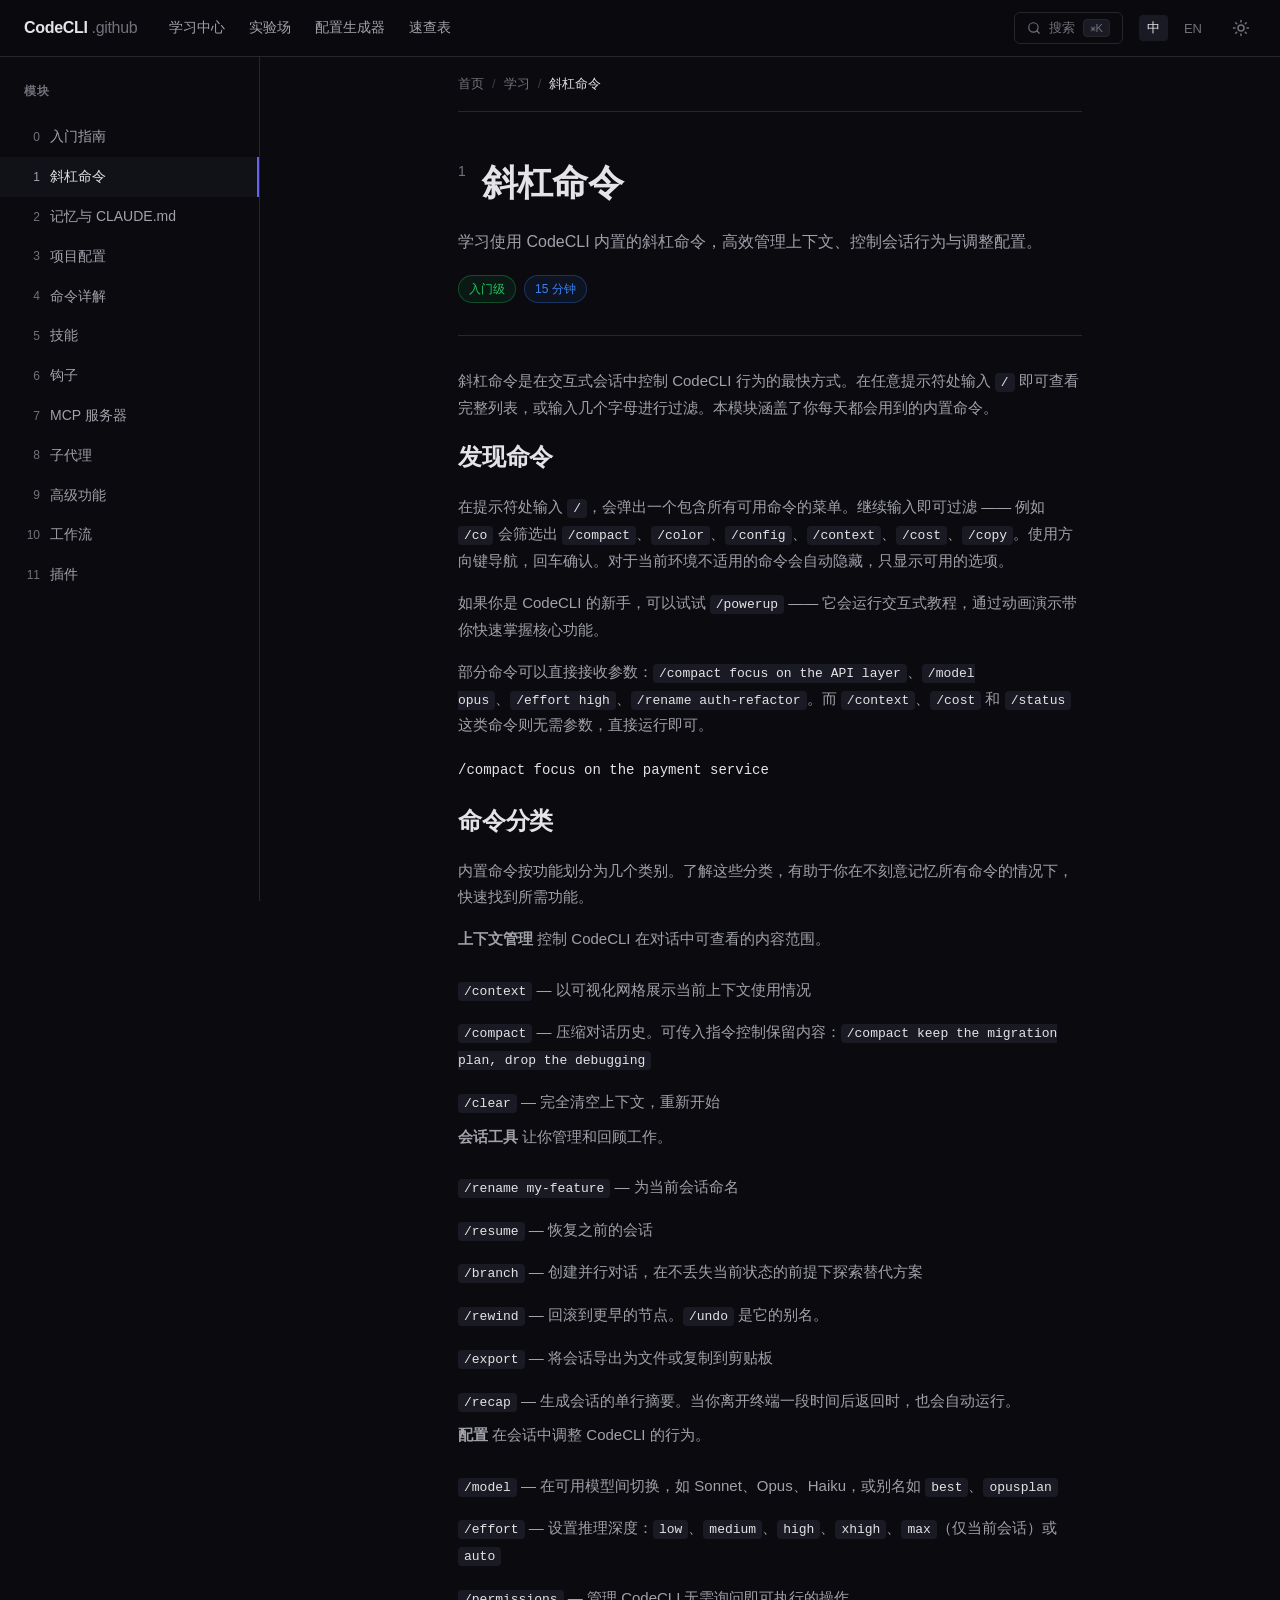
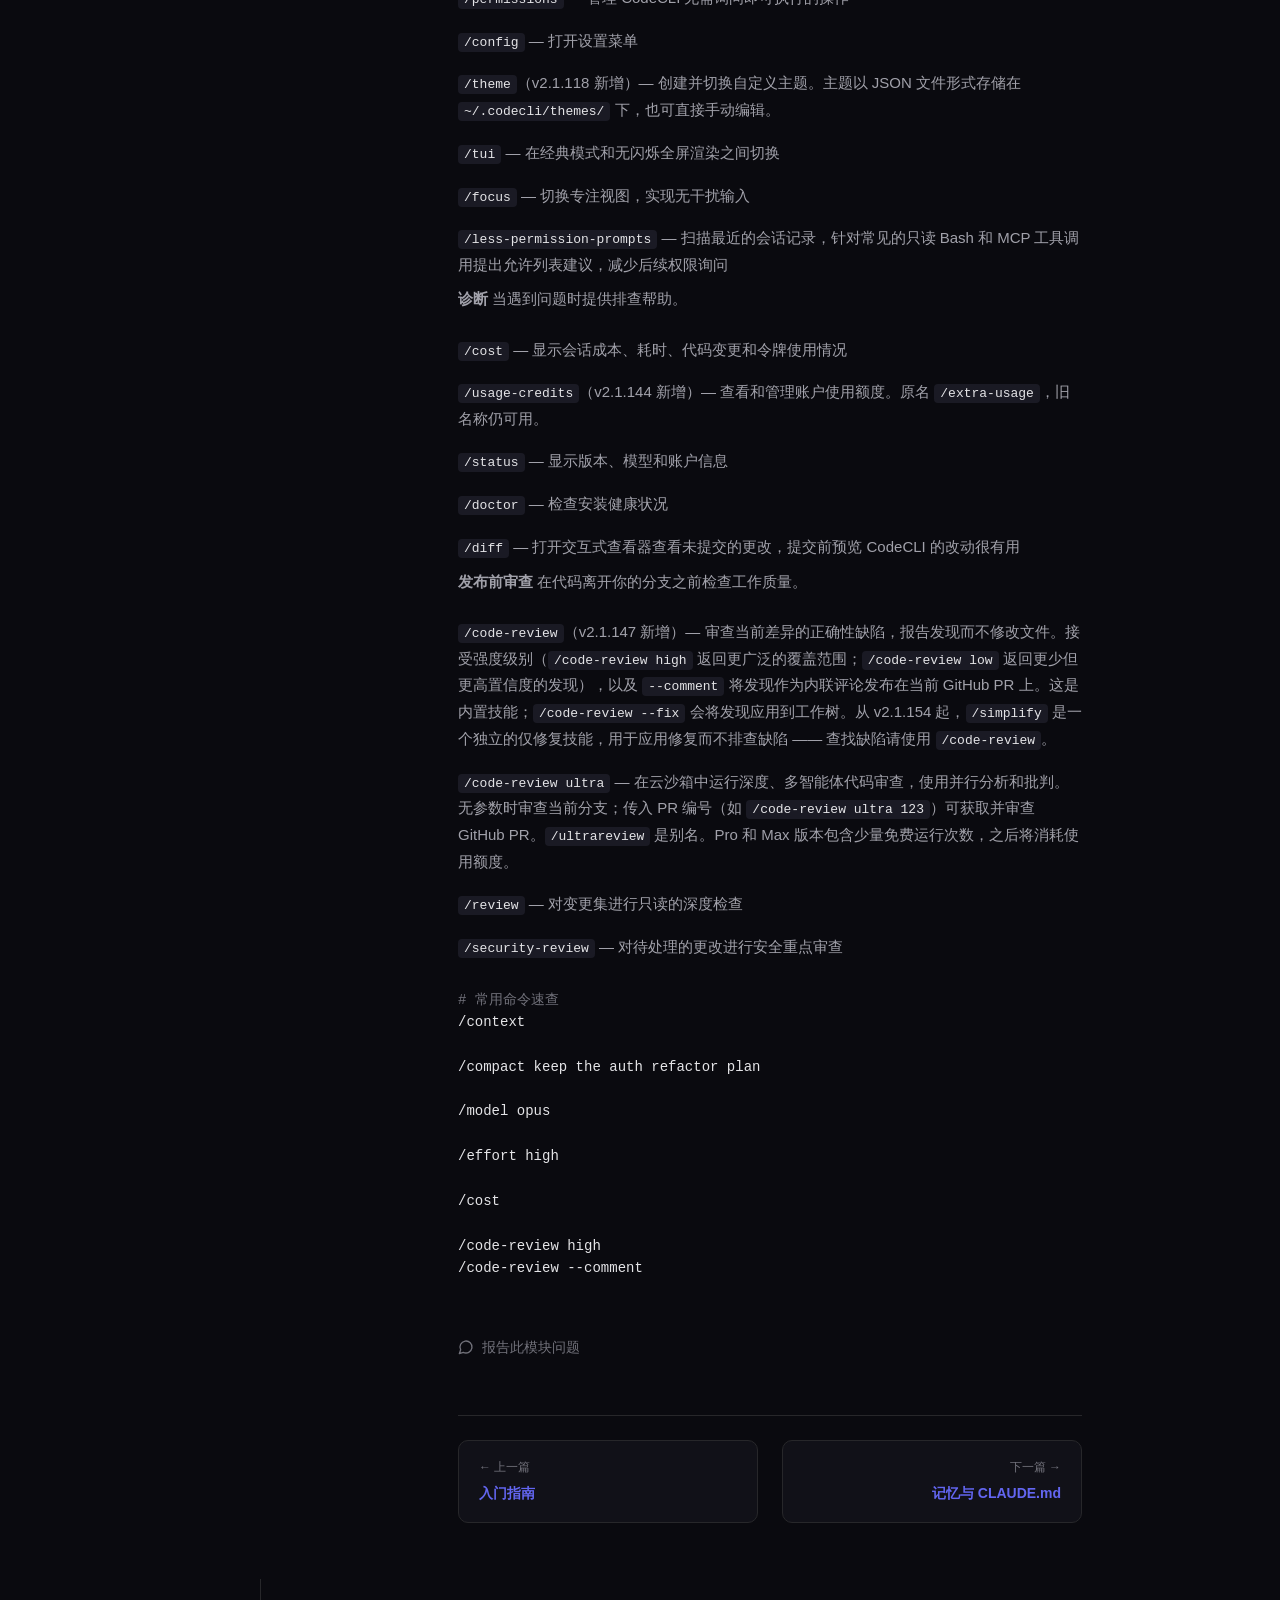
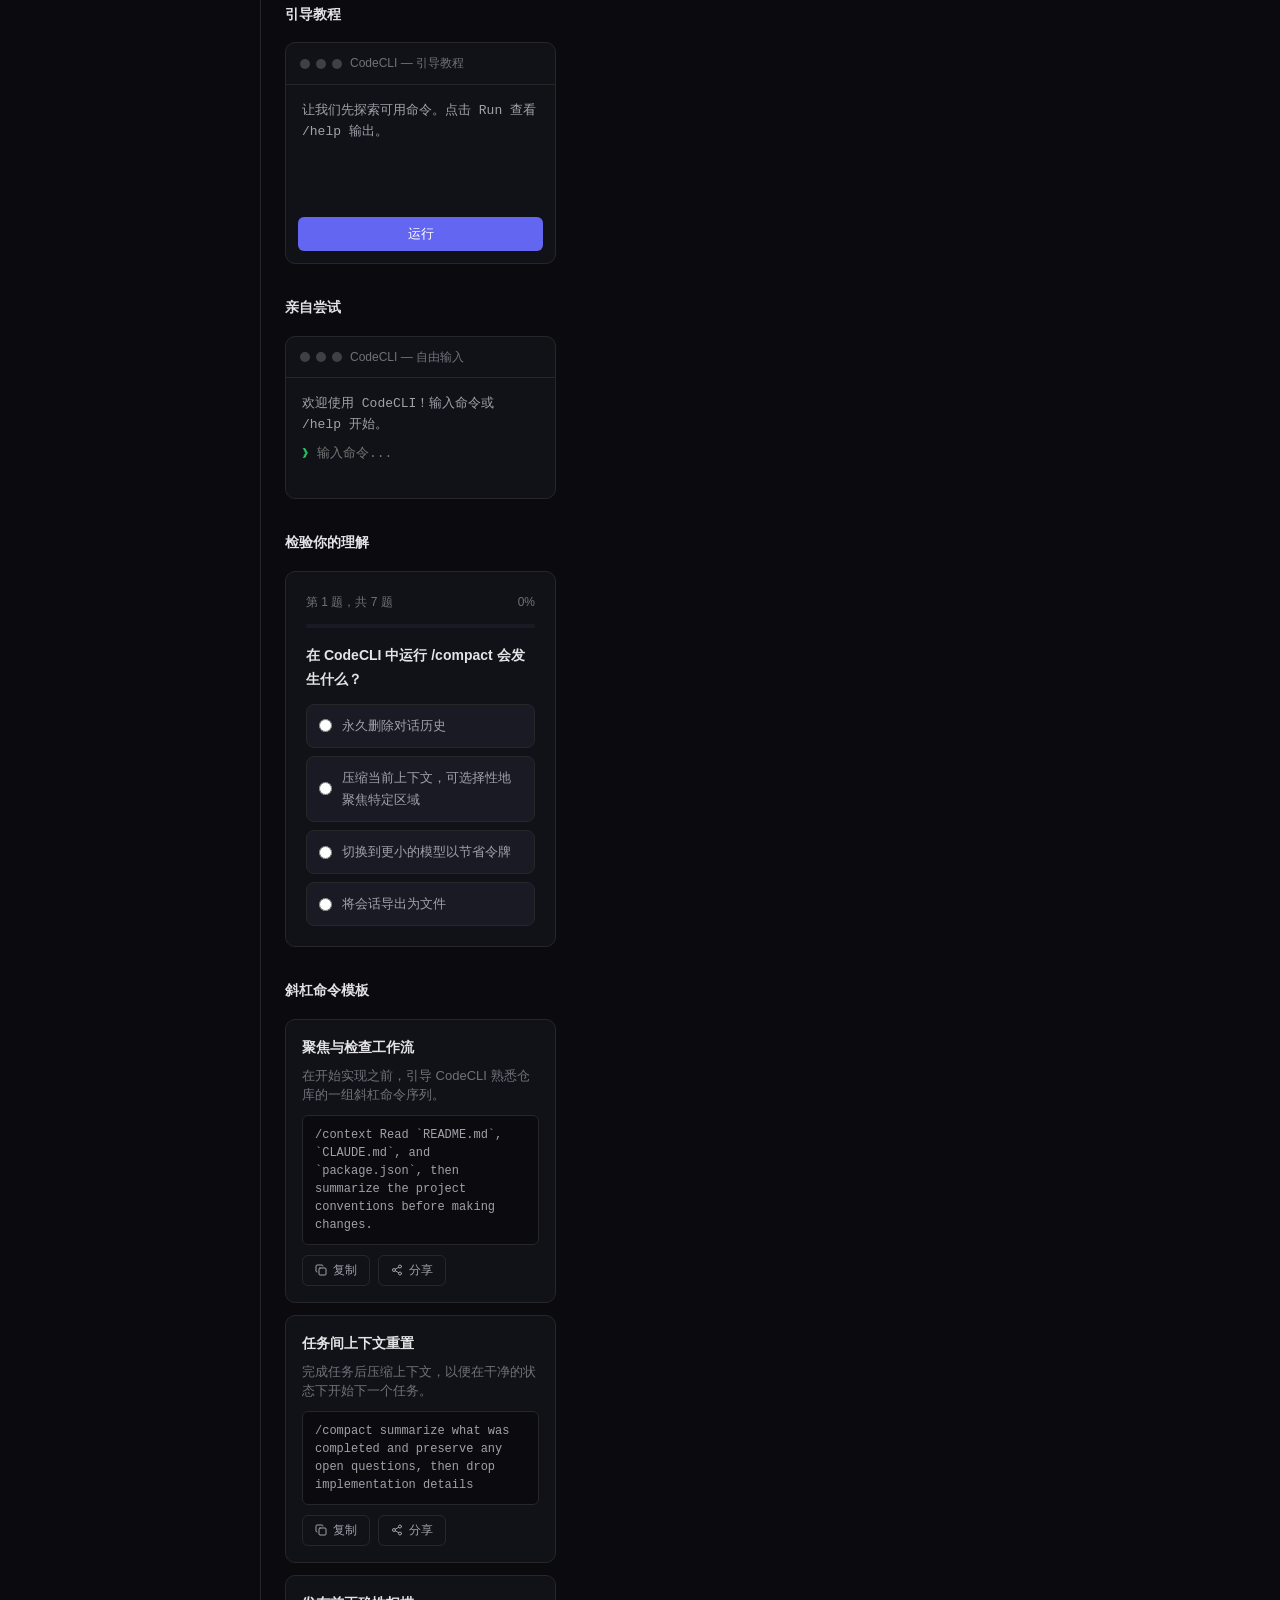
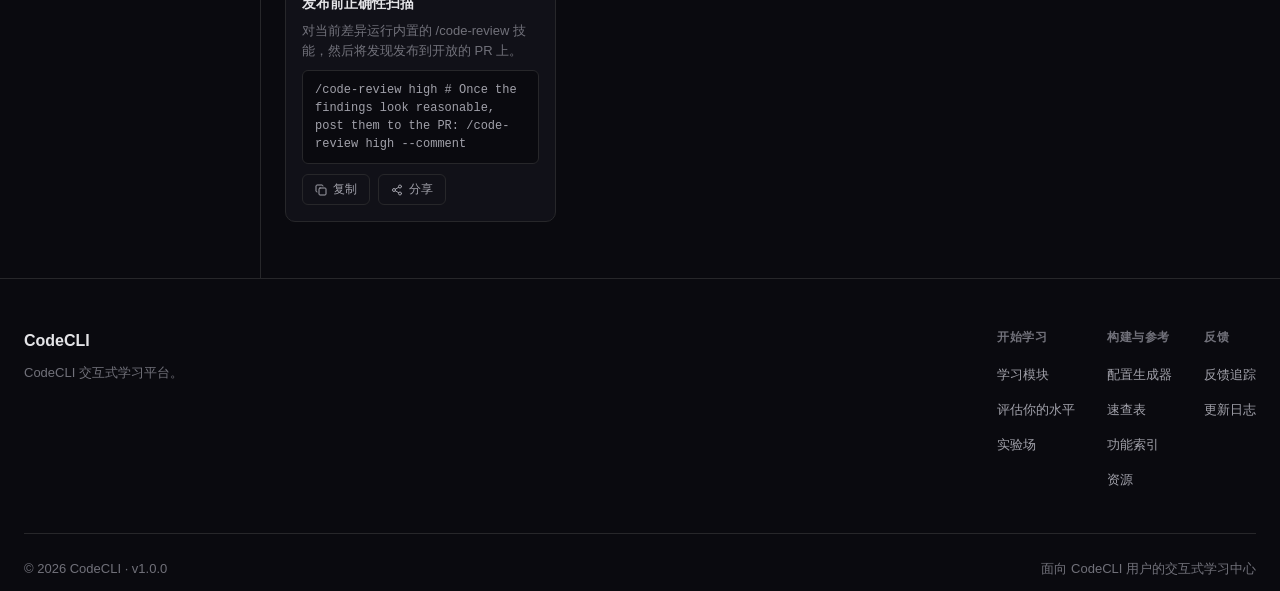
==== commit fe37abd4: "Unify CodeCLI branding in demo pages and README" ====
--- a/demo-step/index.html
+++ b/demo-step/index.html
@@ -863,7 +863,7 @@
   <header class="site-header">
     <div class="header-inner">
       <div class="header-left">
-        <a href="#" class="logo">CodeCLI <span>.nagdy.me</span></a>
+        <a href="#" class="logo">CodeCLI <span>.github</span></a>
         <nav class="nav-links">
           <a href="#">学习中心</a>
           <a href="#">实验场</a>
@@ -991,7 +991,7 @@
                 <li><code>/effort</code> — 设置推理深度：<code>low</code>、<code>medium</code>、<code>high</code>、<code>xhigh</code>、<code>max</code>（仅当前会话）或 <code>auto</code></li>
                 <li><code>/permissions</code> — 管理 CodeCLI 无需询问即可执行的操作</li>
                 <li><code>/config</code> — 打开设置菜单</li>
-                <li><code>/theme</code>（v2.1.118 新增）— 创建并切换自定义主题。主题以 JSON 文件形式存储在 <code>~/.pai/themes/</code> 下，也可直接手动编辑。</li>
+                <li><code>/theme</code>（v2.1.118 新增）— 创建并切换自定义主题。主题以 JSON 文件形式存储在 <code>~/.codecli/themes/</code> 下，也可直接手动编辑。</li>
                 <li><code>/tui</code> — 在经典模式和无闪烁全屏渲染之间切换</li>
                 <li><code>/focus</code> — 切换专注视图，实现无干扰输入</li>
                 <li><code>/less-permission-prompts</code> — 扫描最近的会话记录，针对常见的只读 Bash 和 MCP 工具调用提出允许列表建议，减少后续权限询问</li>
@@ -1195,7 +1195,7 @@
     <div class="footer-inner">
       <div class="footer-brand">
         <div class="footer-logo">CodeCLI</div>
-        <p class="footer-desc">An interactive learning platform for Claude Code.</p>
+        <p class="footer-desc">CodeCLI 交互式学习平台。</p>
       </div>
       <div class="footer-links">
         <div class="footer-col">
@@ -1226,7 +1226,7 @@
     </div>
     <div class="footer-bottom">
       <span>© 2026 CodeCLI · v1.0.0</span>
-      <span>基于 claude.nagdy.me 灵感构建</span>
+      <span>面向 CodeCLI 用户的交互式学习中心</span>
     </div>
   </footer>
 
